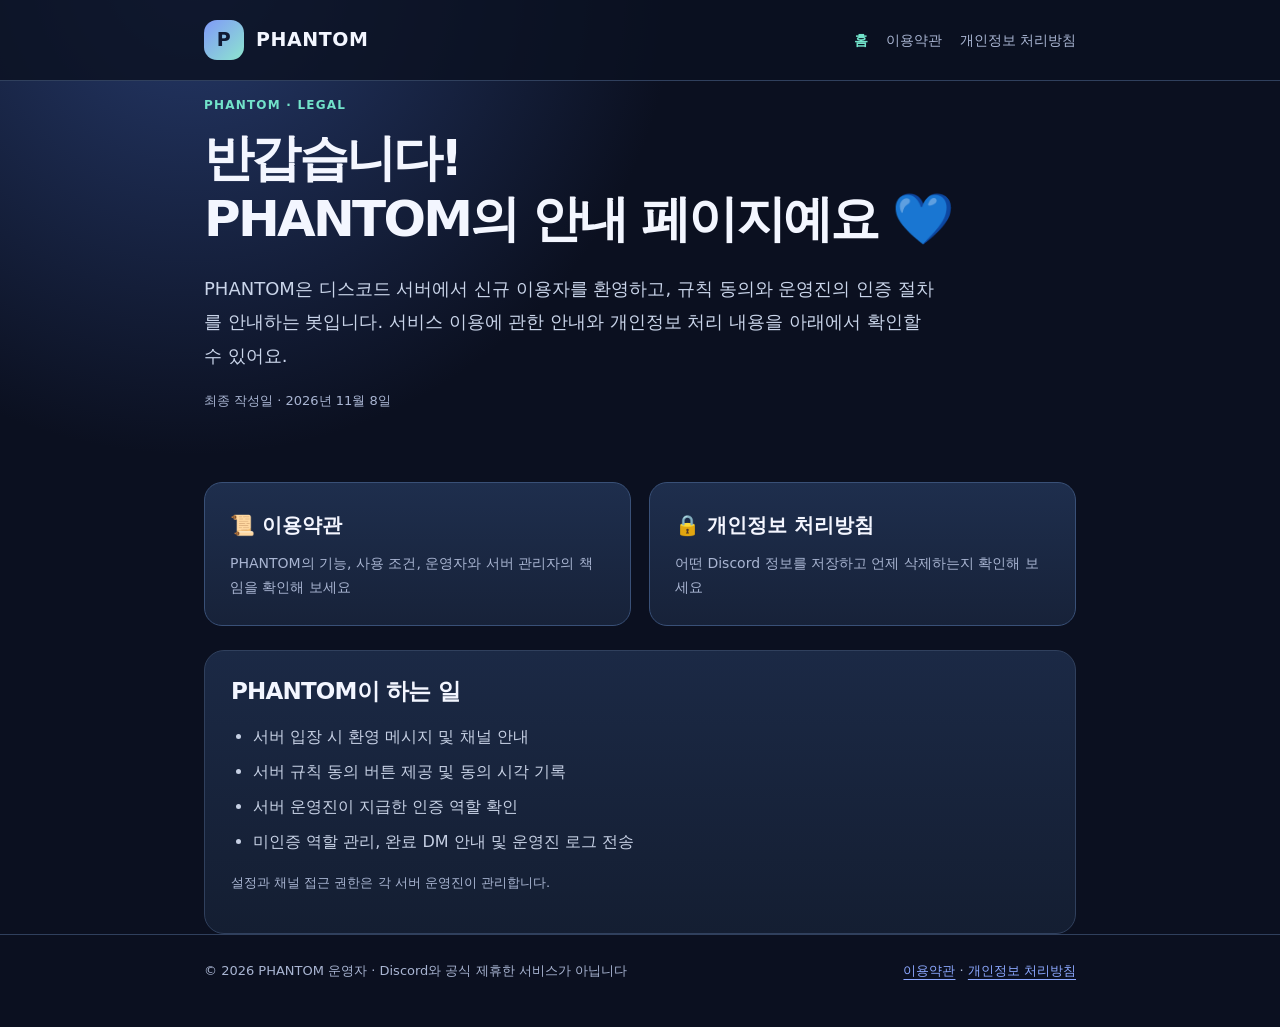
==== index.html @ b6078b3c "Add files via upload" ====
<!doctype html>
<html lang="ko">
<head>
<meta charset="utf-8">
<meta name="viewport" content="width=device-width, initial-scale=1">
<meta name="description" content="PHANTOM 디스코드 환영 및 인증 안내 봇의 공식 이용약관과 개인정보 처리방침">
<meta name="theme-color" content="#0b1020">
<title>법적 고지 · PHANTOM</title>
<link rel="stylesheet" href="./style.css">
</head>
<body>
<header><div class="wrapper top">
<a class="brand" href="./index.html"><span class="logo" aria-hidden="true">P</span> PHANTOM</a>
<nav aria-label="페이지 이동"><a href="./index.html" aria-current="page">홈</a><a href="./terms.html">이용약관</a><a href="./privacy.html">개인정보 처리방침</a></nav>
</div></header>
<main class="wrapper"><div class="hero">
<div class="kicker">PHANTOM · LEGAL</div>
<h1>반갑습니다!<br>PHANTOM의 안내 페이지예요 💙</h1>
<p class="lead">PHANTOM은 디스코드 서버에서 신규 이용자를 환영하고, 규칙 동의와 운영진의 인증 절차를 안내하는 봇입니다. 서비스 이용에 관한 안내와 개인정보 처리 내용을 아래에서 확인할 수 있어요.</p>
<p class="meta">최종 작성일 · 2026년 11월 8일</p>
</div>
<div class="grid">
<a class="action" href="./terms.html"><strong>📜 이용약관</strong><span>PHANTOM의 기능, 사용 조건, 운영자와 서버 관리자의 책임을 확인해 보세요</span></a>
<a class="action" href="./privacy.html"><strong>🔒 개인정보 처리방침</strong><span>어떤 Discord 정보를 저장하고 언제 삭제하는지 확인해 보세요</span></a>
</div>
<div class="card">
<h2 style="margin-top:0">PHANTOM이 하는 일</h2>
<ul><li>서버 입장 시 환영 메시지 및 채널 안내</li><li>서버 규칙 동의 버튼 제공 및 동의 시각 기록</li><li>서버 운영진이 지급한 인증 역할 확인</li><li>미인증 역할 관리, 완료 DM 안내 및 운영진 로그 전송</li></ul>
<p class="meta">설정과 채널 접근 권한은 각 서버 운영진이 관리합니다.</p>
</div></main>
<footer><div class="wrapper"><span>© 2026 PHANTOM 운영자 · Discord와 공식 제휴한 서비스가 아닙니다</span><span><a href="./terms.html">이용약관</a> · <a href="./privacy.html">개인정보 처리방침</a></span></div></footer>
</body>
</html>
---- style.css ----
:root{color-scheme:dark;--bg:#0b1020;--surface:#151d32;--surface2:#1b2741;--text:#f3f6ff;--muted:#a9b5d2;--line:#30405d;--blue:#8ca8ff;--mint:#72e3ca;--warn:#ffcf87}
*{box-sizing:border-box}html{scroll-behavior:smooth}body{margin:0;background:radial-gradient(circle at 15% -3%,#263a6b 0,transparent 32%),var(--bg);color:var(--text);font:16px/1.75 system-ui,-apple-system,"Malgun Gothic","Apple SD Gothic Neo",sans-serif}
a{color:var(--blue);text-underline-offset:4px}a:hover{color:#c9d6ff}
.wrapper{max-width:920px;margin:0 auto;padding:0 24px}
header{border-bottom:1px solid var(--line);background:#0b1020cf}
.top{display:flex;justify-content:space-between;gap:20px;align-items:center;min-height:80px}
.brand{display:flex;align-items:center;gap:12px;text-decoration:none;color:var(--text);font-weight:800;font-size:19px;letter-spacing:.03em}
.logo{width:40px;height:40px;border-radius:13px;display:grid;place-items:center;background:linear-gradient(135deg,#8099f8,#8de5ce);color:#101b34;font-weight:900}
nav{display:flex;gap:18px;flex-wrap:wrap}nav a{text-decoration:none;color:var(--muted);font-size:14px}nav a[aria-current="page"]{color:var(--mint);font-weight:700}
main{padding-top:64px;padding-bottom:90px}
.kicker{color:var(--mint);font-weight:700;letter-spacing:.1em;text-transform:uppercase;font-size:12px}
h1{font-size:clamp(34px,6vw,50px);line-height:1.22;letter-spacing:-.055em;margin:12px 0 22px}h2{font-size:23px;line-height:1.3;letter-spacing:-.035em;margin:44px 0 14px}h3{font-size:18px;line-height:1.4;margin:26px 0 9px}
.lead{font-size:18px;color:#cad5ea;line-height:1.85;max-width:740px}
p,li{color:#c6d0e4}ul,ol{padding-left:22px}li{margin:7px 0}
.hero{padding:14px 0 28px}.meta{color:var(--muted);font-size:13px}
.card{background:linear-gradient(180deg,#1b2945,#141e32);border:1px solid var(--line);border-radius:20px;padding:26px;margin-top:24px}
.grid{display:grid;grid-template-columns:repeat(2,minmax(0,1fr));gap:18px;margin-top:28px}
.action{display:block;background:linear-gradient(180deg,#1e2e4d,#172239);border:1px solid #395077;border-radius:18px;padding:25px;text-decoration:none;transition:transform .15s,border-color .15s}
.action:hover{transform:translateY(-2px);border-color:#839cff}.action strong{display:block;color:#f4f6ff;font-size:20px;margin-bottom:8px}.action span{display:block;color:var(--muted);font-size:14px}
.note{background:#102e2a;border:1px solid #2f685f;padding:16px 18px;border-radius:12px;color:#b9f3e4;margin:24px 0}
.warning{background:#33281b;border:1px solid #755d39;color:#ffe1b1;padding:17px 20px;border-radius:12px;margin:24px 0}
.warning strong{color:#fff4dc}
.section{border-top:1px solid #283750;margin-top:36px;padding-top:2px}
table{width:100%;border-collapse:collapse;margin:20px 0;font-size:14px}th,td{border-bottom:1px solid var(--line);padding:14px 12px;vertical-align:top;text-align:left;color:#c6d0e4}th{color:#f2f5ff;background:#19253c}
small{color:var(--muted)}footer{border-top:1px solid var(--line);padding:25px 0 44px;color:var(--muted);font-size:13px}footer .wrapper{display:flex;justify-content:space-between;flex-wrap:wrap;gap:12px}
code{padding:2px 5px;background:#293754;border-radius:4px;color:#d9e5ff}
@media(max-width:650px){.top{align-items:flex-start;flex-direction:column;padding:16px 0;gap:12px}.grid{grid-template-columns:1fr}main{padding-top:36px}table{display:block;overflow-x:auto}.card{padding:20px}}
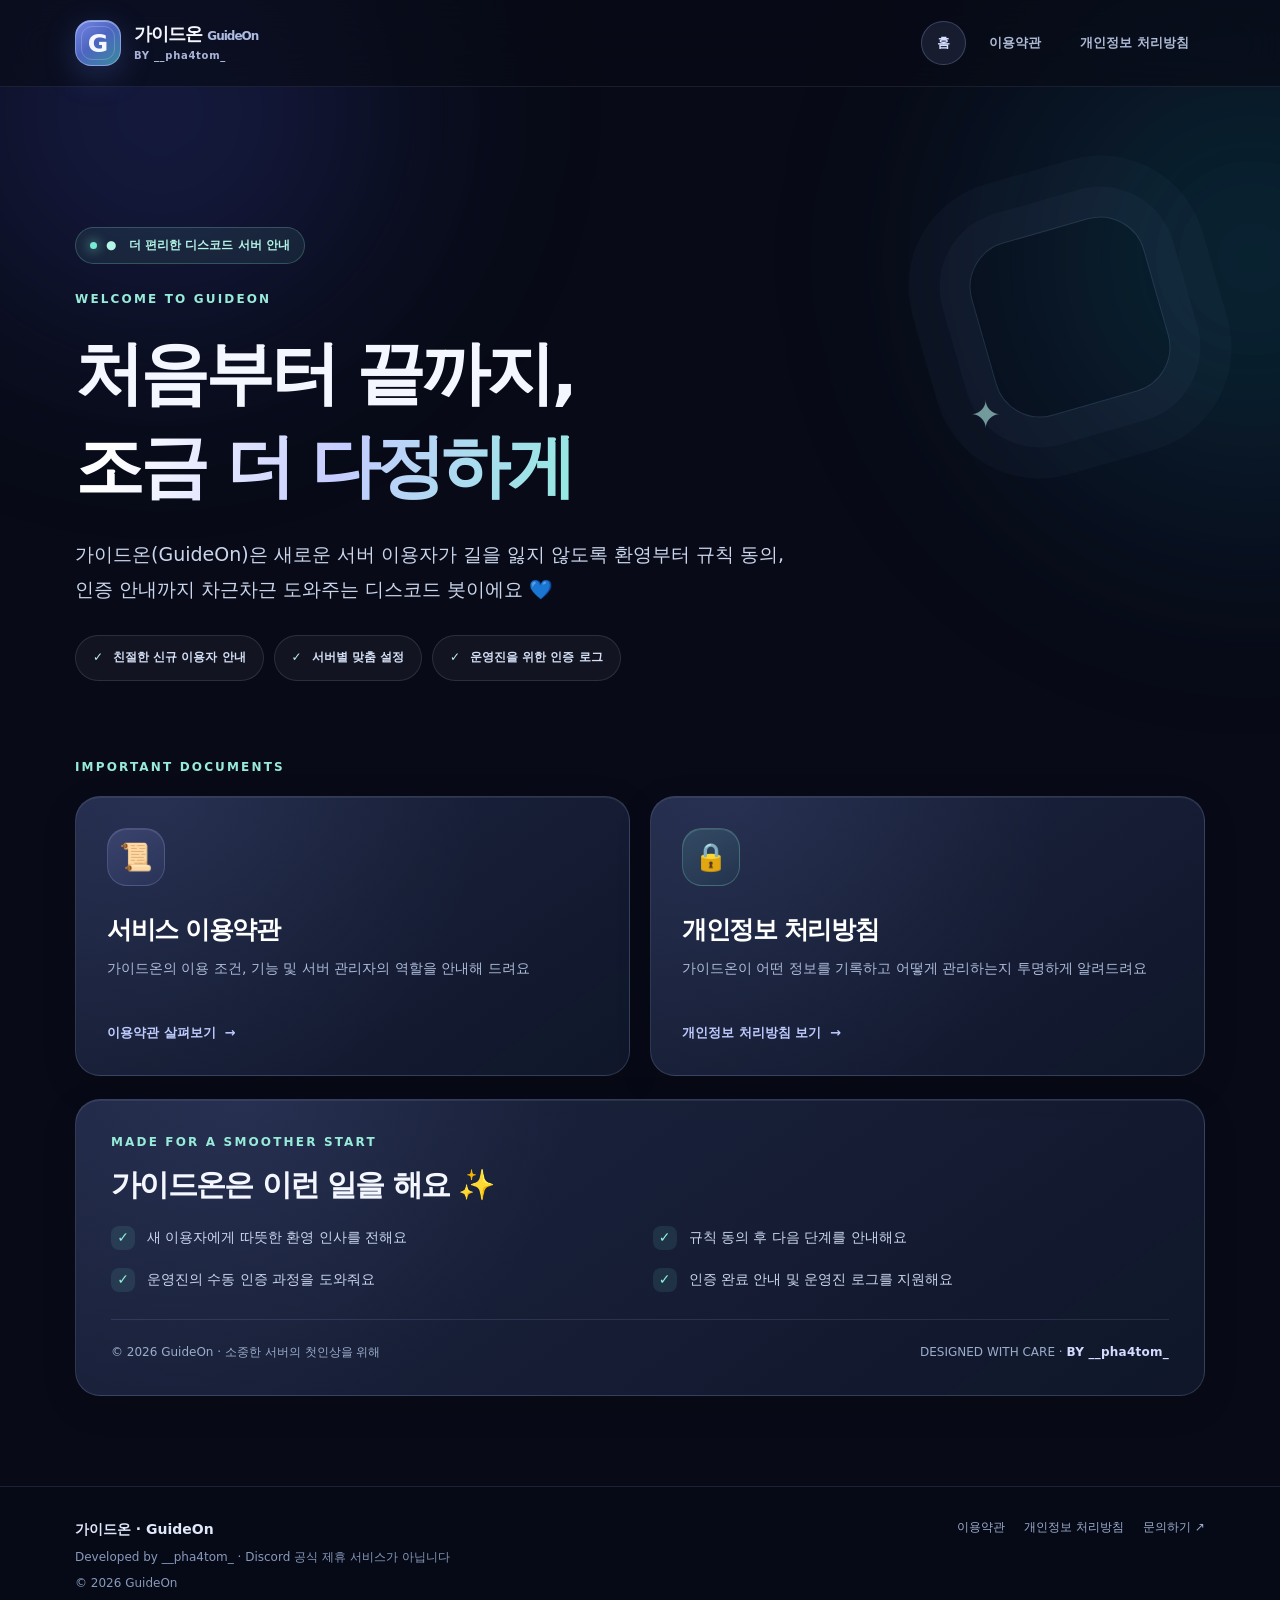
==== commit 9047dcd1: "Add files via upload" ====
--- a/index.html
+++ b/index.html
@@ -1,33 +1,31 @@
 <!doctype html>
-<html lang="ko">
-<head>
-<meta charset="utf-8">
-<meta name="viewport" content="width=device-width, initial-scale=1">
-<meta name="description" content="PHANTOM 디스코드 환영 및 인증 안내 봇의 공식 이용약관과 개인정보 처리방침">
-<meta name="theme-color" content="#0b1020">
-<title>법적 고지 · PHANTOM</title>
-<link rel="stylesheet" href="./style.css">
-</head>
-<body>
-<header><div class="wrapper top">
-<a class="brand" href="./index.html"><span class="logo" aria-hidden="true">P</span> PHANTOM</a>
-<nav aria-label="페이지 이동"><a href="./index.html" aria-current="page">홈</a><a href="./terms.html">이용약관</a><a href="./privacy.html">개인정보 처리방침</a></nav>
+<html lang="ko"><head>
+<meta charset="utf-8"><meta name="viewport" content="width=device-width,initial-scale=1">
+<meta name="description" content="가이드온(GuideOn) 디스코드 환영 및 인증 안내 봇의 공식 이용약관과 개인정보 처리방침">
+<meta name="theme-color" content="#080b17">
+<meta property="og:title" content="공식 안내 | 가이드온">
+<meta property="og:description" content="가이드온(GuideOn) 디스코드 환영 및 인증 안내 봇의 공식 이용약관과 개인정보 처리방침">
+<meta property="og:type" content="website">
+<title>공식 안내 | 가이드온 GuideOn</title>
+<link rel="stylesheet" href="./style.css"><script src="./script.js" defer></script>
+</head><body><div class="aurora" aria-hidden="true"></div><div id="scroll-progress" aria-hidden="true"></div>
+<header class="site-header"><div class="shell header-inner">
+<a class="brand" href="./index.html" aria-label="가이드온 홈"><span class="mark" aria-hidden="true">G</span><span class="brand-label"><span class="brand-name">가이드온 <span style="font-size:12px;color:#aebce3;font-weight:650">GuideOn</span></span><span class="brand-sub">BY __pha4tom_</span></span></a>
+<nav class="site-nav" aria-label="사이트 메뉴"><a class="nav-link" href="./index.html" aria-current="page">홈</a><a class="nav-link" href="./terms.html">이용약관</a><a class="nav-link" href="./privacy.html">개인정보 처리방침</a></nav>
 </div></header>
-<main class="wrapper"><div class="hero">
-<div class="kicker">PHANTOM · LEGAL</div>
-<h1>반갑습니다!<br>PHANTOM의 안내 페이지예요 💙</h1>
-<p class="lead">PHANTOM은 디스코드 서버에서 신규 이용자를 환영하고, 규칙 동의와 운영진의 인증 절차를 안내하는 봇입니다. 서비스 이용에 관한 안내와 개인정보 처리 내용을 아래에서 확인할 수 있어요.</p>
-<p class="meta">최종 작성일 · 2026년 11월 8일</p>
+<main class="shell"><div class="hero reveal">
+<div class="tag">● &nbsp; 더 편리한 디스코드 서버 안내</div>
+<div class="eyebrow">WELCOME TO GUIDEON</div>
+<h1>처음부터 끝까지,<br><span class="gradient-ink">조금 더 다정하게</span></h1>
+<p class="lead">가이드온(GuideOn)은 새로운 서버 이용자가 길을 잃지 않도록 환영부터 규칙 동의, 인증 안내까지 차근차근 도와주는 디스코드 봇이에요 💙</p>
+<div class="hero-actions"><span class="pill"><strong>✓</strong> 친절한 신규 이용자 안내</span><span class="pill"><strong>✓</strong> 서버별 맞춤 설정</span><span class="pill"><strong>✓</strong> 운영진을 위한 인증 로그</span></div>
 </div>
-<div class="grid">
-<a class="action" href="./terms.html"><strong>📜 이용약관</strong><span>PHANTOM의 기능, 사용 조건, 운영자와 서버 관리자의 책임을 확인해 보세요</span></a>
-<a class="action" href="./privacy.html"><strong>🔒 개인정보 처리방침</strong><span>어떤 Discord 정보를 저장하고 언제 삭제하는지 확인해 보세요</span></a>
-</div>
-<div class="card">
-<h2 style="margin-top:0">PHANTOM이 하는 일</h2>
-<ul><li>서버 입장 시 환영 메시지 및 채널 안내</li><li>서버 규칙 동의 버튼 제공 및 동의 시각 기록</li><li>서버 운영진이 지급한 인증 역할 확인</li><li>미인증 역할 관리, 완료 DM 안내 및 운영진 로그 전송</li></ul>
-<p class="meta">설정과 채널 접근 권한은 각 서버 운영진이 관리합니다.</p>
-</div></main>
-<footer><div class="wrapper"><span>© 2026 PHANTOM 운영자 · Discord와 공식 제휴한 서비스가 아닙니다</span><span><a href="./terms.html">이용약관</a> · <a href="./privacy.html">개인정보 처리방침</a></span></div></footer>
-</body>
-</html>+<section aria-label="안내 문서">
+<div class="eyebrow" style="margin-bottom:14px">IMPORTANT DOCUMENTS</div>
+<div class="grid"><a class="card policy-card reveal" href="./terms.html"><span class="card-icon" aria-hidden="true">📜</span><h2>서비스 이용약관</h2><p>가이드온의 이용 조건, 기능 및 서버 관리자의 역할을 안내해 드려요</p><span class="card-cta">이용약관 살펴보기 <span class="arrow" aria-hidden="true">→</span></span></a>
+<a class="card policy-card reveal" href="./privacy.html"><span class="card-icon mint" aria-hidden="true">🔒</span><h2>개인정보 처리방침</h2><p>가이드온이 어떤 정보를 기록하고 어떻게 관리하는지 투명하게 알려드려요</p><span class="card-cta">개인정보 처리방침 보기 <span class="arrow" aria-hidden="true">→</span></span></a></div></section>
+<section class="card info-card reveal" aria-label="가이드온 주요 기능"><div class="eyebrow" style="margin-bottom:12px">MADE FOR A SMOOTHER START</div><h2>가이드온은 이런 일을 해요 ✨</h2>
+<ul class="feature-list"><li><span class="check">✓</span><span>새 이용자에게 따뜻한 환영 인사를 전해요</span></li><li><span class="check">✓</span><span>규칙 동의 후 다음 단계를 안내해요</span></li><li><span class="check">✓</span><span>운영진의 수동 인증 과정을 도와줘요</span></li><li><span class="check">✓</span><span>인증 완료 안내 및 운영진 로그를 지원해요</span></li></ul>
+<div class="byline"><span>© 2026 GuideOn · 소중한 서버의 첫인상을 위해</span><span>DESIGNED WITH CARE · <strong>BY __pha4tom_</strong></span></div></section></main>
+<footer class="site-footer"><div class="shell footer-inner"><div><div class="footer-brand">가이드온 · GuideOn</div><div class="footer-caption">Developed by __pha4tom_ · Discord 공식 제휴 서비스가 아닙니다</div><div class="footer-caption">© 2026 GuideOn</div></div><div class="footer-links"><a href="./terms.html">이용약관</a><a href="./privacy.html">개인정보 처리방침</a><a href="mailto:support.guideon@gmail.com">문의하기 ↗</a></div></div></footer>
+</body></html>
--- a/style.css
+++ b/style.css
@@ -1,27 +1,28 @@
-:root{color-scheme:dark;--bg:#0b1020;--surface:#151d32;--surface2:#1b2741;--text:#f3f6ff;--muted:#a9b5d2;--line:#30405d;--blue:#8ca8ff;--mint:#72e3ca;--warn:#ffcf87}
-*{box-sizing:border-box}html{scroll-behavior:smooth}body{margin:0;background:radial-gradient(circle at 15% -3%,#263a6b 0,transparent 32%),var(--bg);color:var(--text);font:16px/1.75 system-ui,-apple-system,"Malgun Gothic","Apple SD Gothic Neo",sans-serif}
-a{color:var(--blue);text-underline-offset:4px}a:hover{color:#c9d6ff}
-.wrapper{max-width:920px;margin:0 auto;padding:0 24px}
-header{border-bottom:1px solid var(--line);background:#0b1020cf}
-.top{display:flex;justify-content:space-between;gap:20px;align-items:center;min-height:80px}
-.brand{display:flex;align-items:center;gap:12px;text-decoration:none;color:var(--text);font-weight:800;font-size:19px;letter-spacing:.03em}
-.logo{width:40px;height:40px;border-radius:13px;display:grid;place-items:center;background:linear-gradient(135deg,#8099f8,#8de5ce);color:#101b34;font-weight:900}
-nav{display:flex;gap:18px;flex-wrap:wrap}nav a{text-decoration:none;color:var(--muted);font-size:14px}nav a[aria-current="page"]{color:var(--mint);font-weight:700}
-main{padding-top:64px;padding-bottom:90px}
-.kicker{color:var(--mint);font-weight:700;letter-spacing:.1em;text-transform:uppercase;font-size:12px}
-h1{font-size:clamp(34px,6vw,50px);line-height:1.22;letter-spacing:-.055em;margin:12px 0 22px}h2{font-size:23px;line-height:1.3;letter-spacing:-.035em;margin:44px 0 14px}h3{font-size:18px;line-height:1.4;margin:26px 0 9px}
-.lead{font-size:18px;color:#cad5ea;line-height:1.85;max-width:740px}
-p,li{color:#c6d0e4}ul,ol{padding-left:22px}li{margin:7px 0}
-.hero{padding:14px 0 28px}.meta{color:var(--muted);font-size:13px}
-.card{background:linear-gradient(180deg,#1b2945,#141e32);border:1px solid var(--line);border-radius:20px;padding:26px;margin-top:24px}
-.grid{display:grid;grid-template-columns:repeat(2,minmax(0,1fr));gap:18px;margin-top:28px}
-.action{display:block;background:linear-gradient(180deg,#1e2e4d,#172239);border:1px solid #395077;border-radius:18px;padding:25px;text-decoration:none;transition:transform .15s,border-color .15s}
-.action:hover{transform:translateY(-2px);border-color:#839cff}.action strong{display:block;color:#f4f6ff;font-size:20px;margin-bottom:8px}.action span{display:block;color:var(--muted);font-size:14px}
-.note{background:#102e2a;border:1px solid #2f685f;padding:16px 18px;border-radius:12px;color:#b9f3e4;margin:24px 0}
-.warning{background:#33281b;border:1px solid #755d39;color:#ffe1b1;padding:17px 20px;border-radius:12px;margin:24px 0}
-.warning strong{color:#fff4dc}
-.section{border-top:1px solid #283750;margin-top:36px;padding-top:2px}
-table{width:100%;border-collapse:collapse;margin:20px 0;font-size:14px}th,td{border-bottom:1px solid var(--line);padding:14px 12px;vertical-align:top;text-align:left;color:#c6d0e4}th{color:#f2f5ff;background:#19253c}
-small{color:var(--muted)}footer{border-top:1px solid var(--line);padding:25px 0 44px;color:var(--muted);font-size:13px}footer .wrapper{display:flex;justify-content:space-between;flex-wrap:wrap;gap:12px}
-code{padding:2px 5px;background:#293754;border-radius:4px;color:#d9e5ff}
-@media(max-width:650px){.top{align-items:flex-start;flex-direction:column;padding:16px 0;gap:12px}.grid{grid-template-columns:1fr}main{padding-top:36px}table{display:block;overflow-x:auto}.card{padding:20px}}+/* GuideOn | gracefully animated, responsive legal microsite */
+:root{color-scheme:dark;--bg:#080b17;--surface:#11172c;--surface-alt:#161f39;--ink:#f4f7ff;--text:#c7d1e9;--muted:#93a3c3;--line:rgba(181,200,255,.13);--accent:#9fb0ff;--mint:#86ead8;--shadow:0 24px 65px rgba(0,0,0,.34)}
+*{box-sizing:border-box}html{scroll-behavior:smooth}body{margin:0;min-height:100vh;background:var(--bg);color:var(--ink);font-family:system-ui,-apple-system,"Apple SD Gothic Neo","Malgun Gothic","Segoe UI",sans-serif;-webkit-font-smoothing:antialiased;line-height:1.78;overflow-x:hidden}
+button,a{-webkit-tap-highlight-color:transparent}a{color:#b1c0ff;text-decoration:none}a:hover{color:#e0e6ff}a:focus-visible{outline:3px solid #a2e9d8;outline-offset:5px;border-radius:5px}::selection{background:#6272c0;color:#fff}
+.aurora{position:fixed;pointer-events:none;z-index:-1;inset:-30%;overflow:hidden;filter:saturate(115%)}.aurora::before,.aurora::after{content:"";position:absolute;border-radius:50%;filter:blur(75px);opacity:.65;will-change:transform}.aurora::before{top:5%;left:9%;width:min(60vw,720px);height:min(55vw,620px);background:radial-gradient(circle,#424aab80 0,#242b6250 47%,transparent 73%);animation:drift-a 17s ease-in-out infinite alternate}.aurora::after{top:11%;right:2%;width:min(60vw,740px);height:min(60vw,740px);background:radial-gradient(circle,#176b7880 0,#163a5260 43%,transparent 75%);animation:drift-b 21s ease-in-out infinite alternate}
+@keyframes drift-a{0%{transform:translate3d(-3%,2%,0) scale(1)}100%{transform:translate3d(11%,9%,0) scale(1.12)}}@keyframes drift-b{0%{transform:translate3d(3%,5%,0) scale(1.06)}100%{transform:translate3d(-12%,-8%,0) scale(.95)}}
+#scroll-progress{position:fixed;top:0;left:0;z-index:20;height:3px;width:0;background:linear-gradient(90deg,#91a4ff,#91f0df);box-shadow:0 0 16px #91f0df70;pointer-events:none}
+.shell{width:min(1130px,calc(100% - 48px));margin:0 auto}
+.site-header{position:sticky;top:0;z-index:15;border-bottom:1px solid rgba(205,219,255,.09);background:rgba(8,11,23,.64);backdrop-filter:blur(20px);-webkit-backdrop-filter:blur(20px);transition:background .35s ease,border-color .35s ease,box-shadow .35s ease}
+.site-header.scrolled{background:rgba(8,11,23,.9);border-color:var(--line);box-shadow:0 10px 28px rgba(0,0,0,.1)}
+.header-inner{min-height:86px;display:flex;align-items:center;justify-content:space-between;gap:18px}
+.brand{display:inline-flex;align-items:center;gap:13px;color:var(--ink);min-width:0}.mark{width:46px;height:46px;position:relative;display:grid;place-items:center;flex:0 0 auto;border:1px solid #b7c7ff7d;border-radius:16px;background:linear-gradient(140deg,#7687e5 0,#4d65c1 46%,#398a9d 100%);box-shadow:0 9px 32px #4d65c150,inset 0 1px 0 #ffffff66;font-size:25px;font-weight:900;line-height:1}.mark::after{content:"";position:absolute;inset:5px;border:1px solid #ffffff31;border-radius:11px;pointer-events:none}.brand-label{display:flex;flex-direction:column;line-height:1.16;gap:5px}.brand-name{font-size:18px;font-weight:850;letter-spacing:-.055em}.brand-sub{font-size:10px;color:#aab5d8;font-weight:700;letter-spacing:.07em}
+.site-nav{display:flex;align-items:center;gap:7px}.nav-link{display:inline-flex;align-items:center;padding:9px 15px;border:1px solid transparent;border-radius:999px;white-space:nowrap;color:#aebbd6;font-size:13px;font-weight:700;transition:background .28s ease,color .28s ease,border-color .28s ease,transform .28s ease}.nav-link:hover{transform:translateY(-2px);background:rgba(159,176,255,.10);color:#fff}.nav-link[aria-current="page"]{background:#99a9ff1c;color:#d8e0ff;border-color:#b3c1ff3c}
+main{padding:75px 0 90px}.eyebrow{color:#98ebd9;letter-spacing:.18em;font-size:12px;font-weight:800;text-transform:uppercase}.gradient-ink{background:linear-gradient(105deg,#fff 8%,#c5ccff 53%,#94e9e1 100%);-webkit-background-clip:text;background-clip:text;color:transparent}h1,h2,h3{letter-spacing:-.055em;line-height:1.35}h1{font-size:clamp(38px,6.4vw,69px);font-weight:850;margin:16px 0 24px}h2{font-size:clamp(22px,3.3vw,30px);margin:0 0 15px}h3{font-size:19px}p{margin:0 0 17px;color:var(--text)}.lead{font-size:clamp(16px,2.1vw,19px);line-height:1.85;color:#cbd6ed;max-width:720px}.meta{font-size:13px;color:var(--muted)}
+.hero{position:relative;padding:65px 0 76px;min-height:370px}.hero::before{content:"";position:absolute;right:4%;top:11%;width:178px;height:178px;border:1px solid #9cc0f62e;border-radius:46px;transform:rotate(-16deg);box-shadow:0 0 0 30px #9cc0f608,0 0 0 61px #9cc0f608;animation:hero-drift 10s ease-in-out infinite alternate;pointer-events:none}.hero::after{content:"✦";position:absolute;right:18%;top:37%;font-size:38px;color:#b8f7ee95;animation:twinkle 5s ease-in-out infinite;pointer-events:none}@keyframes hero-drift{from{transform:rotate(-16deg) translateY(0)}to{transform:rotate(-11deg) translateY(-15px)}}@keyframes twinkle{50%{opacity:.36;transform:translateY(-8px) scale(.8)}}
+.hero p{max-width:720px}.tag{display:inline-flex;align-items:center;gap:9px;padding:7px 14px;border-radius:999px;background:#81e4d016;border:1px solid #81e4d03e;color:#b3f5e6;font-size:12px;font-weight:750;margin-bottom:25px}.tag::before{content:"";width:7px;height:7px;border-radius:100%;background:#79ebd3;box-shadow:0 0 12px #74f2d2}
+.hero-actions{margin-top:28px;display:flex;flex-wrap:wrap;gap:10px;align-items:center}.pill{display:inline-flex;align-items:center;gap:10px;padding:11px 17px;border-radius:999px;font-size:12px;font-weight:730;color:#d4dff6;background:#ffffff0b;border:1px solid #ffffff1c}.pill strong{color:#bdf3e8}
+.grid{display:grid;grid-template-columns:repeat(2,minmax(0,1fr));gap:20px;margin-top:18px}.card{position:relative;isolation:isolate;overflow:hidden;border:1px solid rgba(180,198,255,.19);border-radius:25px;background:linear-gradient(145deg,rgba(34,44,75,.83),rgba(17,25,45,.82));box-shadow:0 10px 36px rgba(0,0,0,.12),inset 0 1px #ffffff13;transition:transform .5s cubic-bezier(.22,1,.36,1),box-shadow .5s cubic-bezier(.22,1,.36,1),border-color .45s ease,background .45s ease;will-change:transform}.card:before{content:"";position:absolute;inset:-1px;border-radius:inherit;background:radial-gradient(500px circle at 15% 0%,rgba(144,166,255,.11),transparent 65%);opacity:.85;z-index:-1;pointer-events:none}.card:hover,.card:focus-within{transform:translate3d(0,-9px,0);border-color:#b0c0ff88;box-shadow:0 26px 65px rgba(11,20,54,.45),0 0 35px #7d98ff13,inset 0 1px #ffffff29}.card:active{transform:translate3d(0,-4px,0)}
+.policy-card{display:flex;flex-direction:column;align-items:flex-start;padding:31px;min-height:280px}.card-icon{display:grid;place-items:center;width:58px;height:58px;border-radius:20px;background:linear-gradient(145deg,#a1a9ff2c,#8493ff14);border:1px solid #aebaff36;font-size:27px;margin-bottom:27px;box-shadow:inset 0 1px #ffffff19}.card-icon.mint{background:linear-gradient(145deg,#81e5d628,#368b8415);border-color:#85e6d140}.policy-card h2{margin:0 0 9px;font-size:25px;color:#fff}.policy-card p{font-size:14px;line-height:1.85;color:#aebcda;flex-grow:1;margin-bottom:14px}.card-cta{font-size:13px;display:inline-flex;align-items:center;gap:9px;color:#bfcbff;font-weight:800}.card-cta .arrow{transition:transform .32s cubic-bezier(.22,1,.36,1)}.policy-card:hover .arrow{transform:translateX(6px)}
+.info-card{margin-top:23px;padding:32px 35px}.info-card h2{margin-bottom:20px}.feature-list{margin:0;padding:0;display:grid;grid-template-columns:repeat(2,minmax(0,1fr));gap:18px 25px;list-style:none}.feature-list li{color:#cbd6ef;display:flex;align-items:flex-start;gap:12px;font-size:14px;line-height:1.7}.feature-list .check{display:inline-grid;place-items:center;width:24px;height:24px;flex:0 0 auto;border-radius:8px;background:#75ecd21a;color:#8df3dc;font-weight:bold}.byline{margin-top:27px;padding-top:22px;border-top:1px solid var(--line);display:flex;justify-content:space-between;align-items:center;flex-wrap:wrap;gap:10px;color:#9caccb;font-size:12px}.byline strong{color:#d4dbff;letter-spacing:.02em}
+.legal-intro{max-width:840px;margin:9px auto 47px;text-align:center}.legal-intro h1{font-size:clamp(37px,5.6vw,57px)}.legal-intro .lead{margin:0 auto 18px}.legal-layout{display:grid;grid-template-columns:205px minmax(0,1fr);gap:33px;align-items:start}.toc{position:sticky;top:114px;padding:21px 17px;border:1px solid var(--line);border-radius:19px;background:#121a2ec7;backdrop-filter:blur(13px)}.toc-title{font-size:12px;color:#aab8db;letter-spacing:.10em;font-weight:850;margin-bottom:15px}.toc a{display:block;font-size:12px;color:#9daccc;padding:8px 10px;border-left:2px solid transparent;line-height:1.5;transition:background .22s,color .22s,border-color .22s}.toc a:hover{background:#a9baff13;color:#f7f8ff;border-color:#a5bbff;border-radius:0 8px 8px 0}
+.legal-content{min-width:0}.policy-section{padding:30px 33px;margin-bottom:18px;border:1px solid var(--line);border-radius:21px;background:linear-gradient(150deg,#172037e3,#11192cec);box-shadow:0 10px 35px #00000018;scroll-margin-top:115px;transition:transform .43s cubic-bezier(.22,1,.36,1),border-color .43s ease,box-shadow .43s ease}.policy-section:hover{transform:translateY(-4px);border-color:#8da2eb65;box-shadow:0 18px 42px #00000032}.policy-section h2{font-size:23px;color:#f0f4ff;margin:0 0 15px}.policy-section h3{color:#e1e8ff}.policy-section p,.policy-section li{font-size:14px;line-height:1.94;color:#c0cbe4}.policy-section p:last-child{margin-bottom:0}.policy-section li{margin:7px 0}.policy-section a{word-break:break-word;text-decoration:underline;text-decoration-color:#8dafff78;text-underline-offset:4px}.policy-section ol,.policy-section ul{padding-left:22px}
+.legal-content table{display:block;max-width:100%;overflow-x:auto;border-collapse:collapse;margin:18px 0;white-space:normal;font-size:13px;line-height:1.7}.legal-content table th,.legal-content table td{min-width:135px;padding:13px 15px;border-bottom:1px solid #33405e;text-align:left;vertical-align:top;color:#c7d2ec}.legal-content table th{color:#e9efff;background:#222c49}.legal-content table tr:last-child td{border-bottom:0}.legal-content table td:first-child{min-width:190px}.legal-content table{border-radius:12px;border:1px solid #354363}.note{background:#1f3542;border:1px solid #4b877b;border-radius:13px;padding:18px 20px;color:#cdfaf1;line-height:1.8;font-size:14px}.note strong{color:#dcfff6}.legal-hint{padding:16px 20px;border-radius:13px;border:1px solid #455d7d;background:#1c2c43;color:#baccdf;font-size:13px;line-height:1.8;margin:22px 0 5px}
+.site-footer{border-top:1px solid var(--line);background:#070b16a6;padding:30px 0 40px}.footer-inner{display:flex;align-items:flex-start;justify-content:space-between;gap:16px;flex-wrap:wrap}.footer-brand{color:#e1e8fb;font-size:14px;font-weight:800}.footer-caption{font-size:12px;color:#8899bc;margin-top:5px}.footer-links{display:flex;flex-wrap:wrap;gap:19px}.footer-links a{font-size:12px;color:#9eadd0}.footer-links a:hover{color:#fff}
+.js-animate .reveal{opacity:0;transform:translateY(26px);transition:opacity .75s ease,transform .8s cubic-bezier(.16,1,.3,1)}.js-animate .reveal.is-visible{opacity:1;transform:none}.js-animate .reveal.is-visible.card:hover{transform:translateY(-9px)}.js-animate .reveal.is-visible.policy-section:hover{transform:translateY(-4px)}
+@media (max-width:850px){.hero::before{opacity:.38;right:4%}.legal-layout{grid-template-columns:1fr}.toc{position:static;display:flex;gap:2px;align-items:center;flex-wrap:wrap;padding:14px}.toc-title{width:100%;margin:0 0 5px}.toc a{font-size:11px;border-left:0;border-radius:999px;border:1px solid #9daedd20;padding:6px 11px}.toc a:hover{border-color:#b1c3ff66;border-radius:999px}}
+@media (max-width:660px){.shell{width:min(100% - 28px,1130px)}.header-inner{flex-direction:column;align-items:stretch;gap:7px;padding:16px 0;min-height:auto}.brand{align-self:flex-start}.site-nav{overflow-x:auto;gap:2px;margin:0 -5px;padding:3px 0 2px}.nav-link{padding:8px 12px;font-size:12px}main{padding:28px 0 64px}.hero{padding:39px 0 58px;min-height:auto}.hero::before,.hero::after{display:none}.hero h1{font-size:42px}.grid{grid-template-columns:1fr;gap:15px}.policy-card{min-height:0;padding:25px}.policy-card h2{font-size:22px}.info-card{padding:25px}.feature-list{grid-template-columns:1fr;gap:14px}.legal-intro{margin:25px auto 34px}.legal-intro h1{font-size:39px}.policy-section{padding:24px 22px}.policy-section h2{font-size:21px}.toc{margin-bottom:4px}}
+@media (prefers-reduced-motion:reduce){*,*::before,*::after{animation-duration:.01ms!important;animation-iteration-count:1!important;scroll-behavior:auto!important;transition-duration:.01ms!important}.js-animate .reveal{opacity:1;transform:none}}
